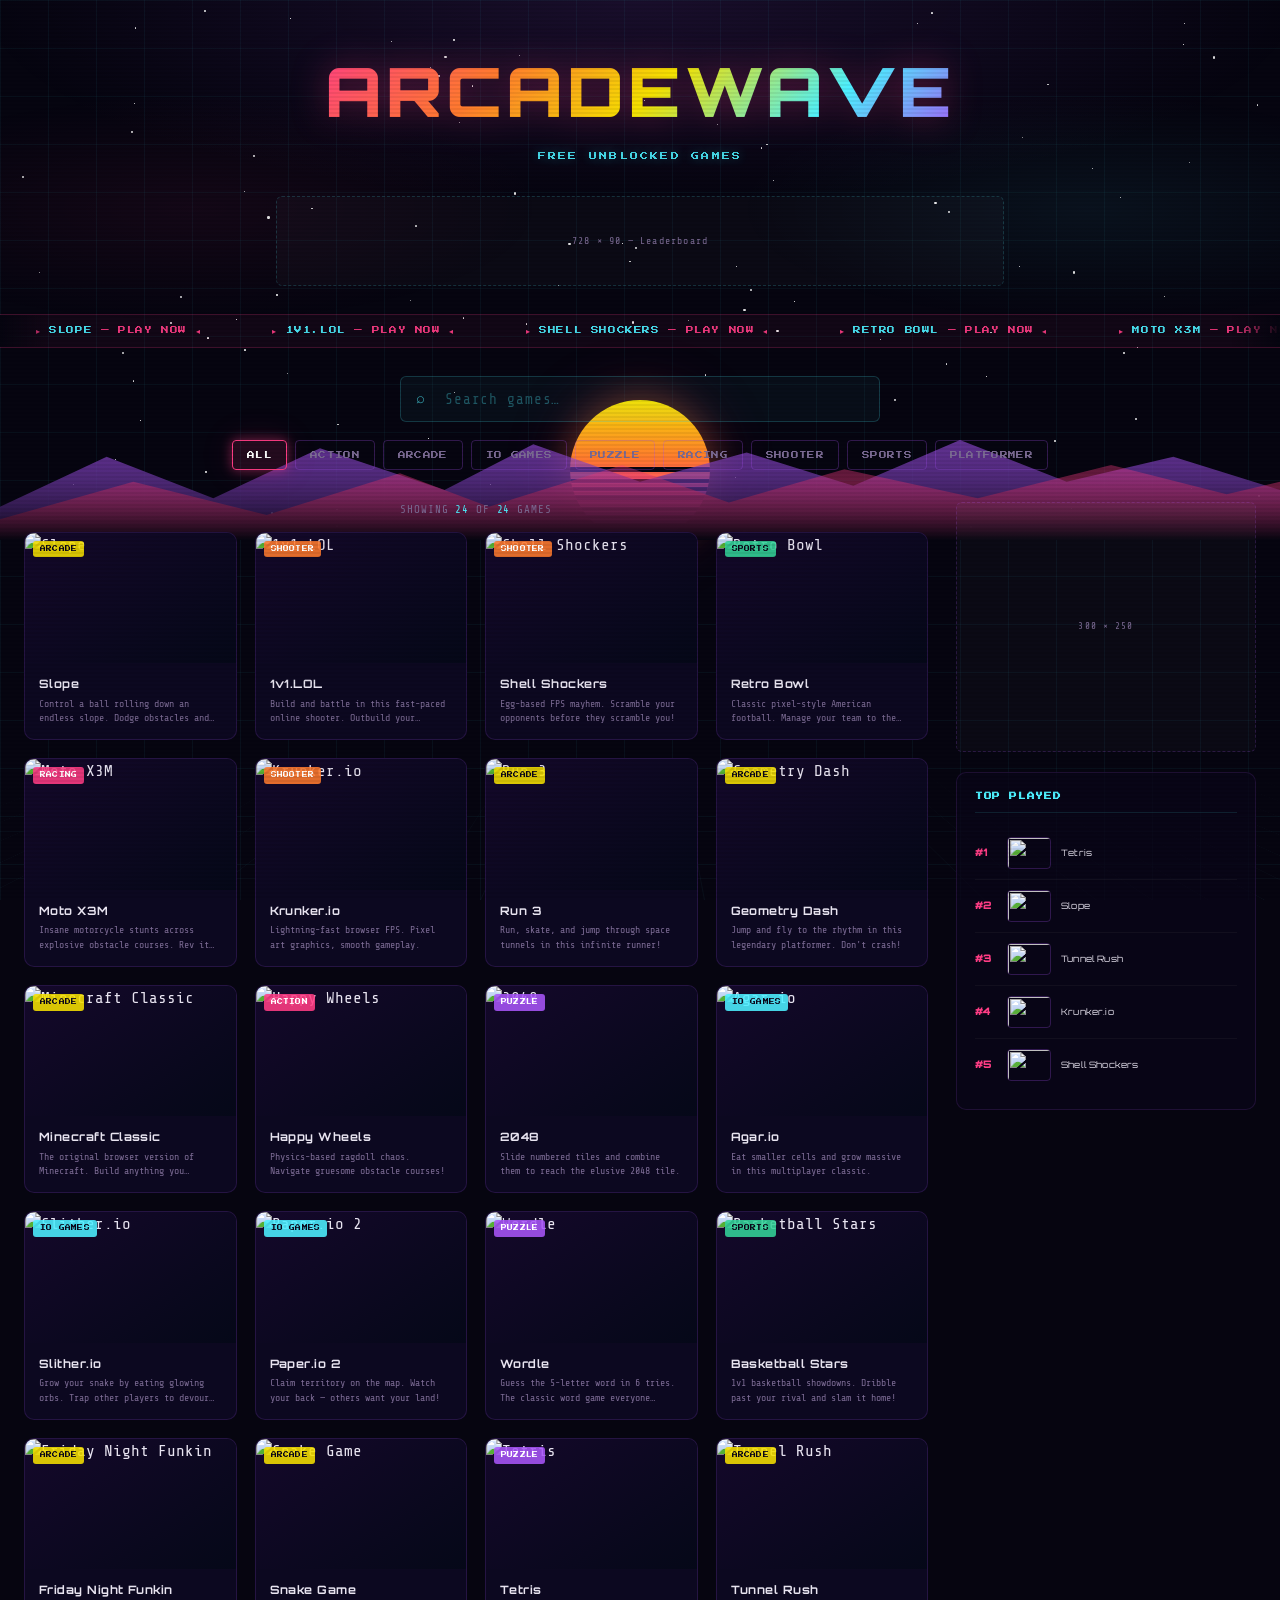
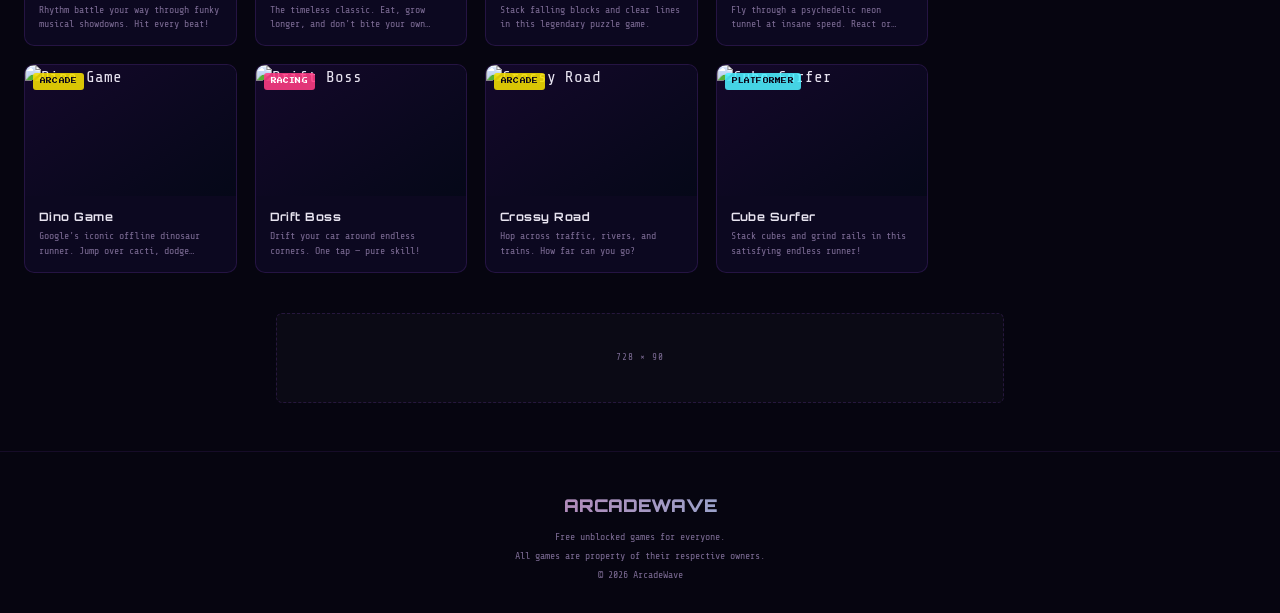
==== index.html @ 0a64f8aa "Initial ArcadeWave site: layout, styles, game grid and modal Made-with: Cursor" ====
<!DOCTYPE html>
<html lang="en">
<head>
  <meta charset="UTF-8">
  <meta name="viewport" content="width=device-width, initial-scale=1.0">
  <title>ARCADEWAVE — Free Unblocked Games</title>
  <meta name="description" content="ArcadeWave - Play hundreds of free unblocked games. Action, puzzle, IO games, sports and more. No downloads required.">
  <meta name="keywords" content="unblocked games, free games, arcade games, play at school, html5 games">
  <link rel="preconnect" href="https://fonts.googleapis.com">
  <link rel="preconnect" href="https://fonts.gstatic.com" crossorigin>
  <link href="https://fonts.googleapis.com/css2?family=Press+Start+2P&family=Orbitron:wght@400;700;900&family=Share+Tech+Mono&display=swap" rel="stylesheet">
  <link rel="stylesheet" href="css/style.css">
</head>
<body>
  <a href="#main-content" class="skip-link">Skip to games</a>

  <div class="sky-gradient" aria-hidden="true"></div>
  <div class="grid-bg" aria-hidden="true"></div>
  <div class="stars" id="stars" aria-hidden="true"></div>
  <div class="retro-sun" aria-hidden="true"></div>

  <div class="mountains" aria-hidden="true">
    <svg viewBox="0 0 1440 120" preserveAspectRatio="none" xmlns="http://www.w3.org/2000/svg">
      <defs>
        <linearGradient id="mg1" x1="0" y1="0" x2="0" y2="1">
          <stop offset="0%" stop-color="#a855f7" stop-opacity="0.55"/>
          <stop offset="100%" stop-color="#060510" stop-opacity="1"/>
        </linearGradient>
        <linearGradient id="mg2" x1="0" y1="0" x2="0" y2="1">
          <stop offset="0%" stop-color="#ff3d85" stop-opacity="0.35"/>
          <stop offset="100%" stop-color="#060510" stop-opacity="1"/>
        </linearGradient>
      </defs>
      <polygon points="0,120 0,80 120,20 240,70 360,10 500,60 600,5 720,50 840,15 960,55 1080,0 1200,50 1320,20 1440,60 1440,120" fill="url(#mg1)"/>
      <polygon points="0,120 0,95 150,50 300,90 450,40 550,80 700,30 820,75 950,35 1100,70 1250,30 1380,65 1440,50 1440,120" fill="url(#mg2)"/>
    </svg>
  </div>

  <div class="grid-floor" aria-hidden="true"></div>

  <div class="wrapper">
    <header>
      <div class="logo-wrap">
        <h1 class="logo">ARCADEWAVE</h1>
        <p class="logo-sub">FREE UNBLOCKED GAMES</p>
      </div>
    </header>

    <div class="ad-leaderboard" aria-label="Advertisement placeholder">728 × 90 — Leaderboard</div>

    <div class="ticker-wrap" aria-hidden="true">
      <div class="ticker" id="ticker"></div>
    </div>

    <div class="controls">
      <div class="search-wrap">
        <span class="search-icon" aria-hidden="true">⌕</span>
        <label for="search" class="visually-hidden">Search games</label>
        <input type="search" id="search" name="q" placeholder="Search games…" autocomplete="off" enterkeyhint="search">
      </div>
      <div class="cats" id="cats" role="toolbar" aria-label="Game categories"></div>
    </div>

    <main id="main-content" class="content-area">
      <div>
        <p class="game-count" id="gameCount" aria-live="polite"></p>
        <div class="games-grid" id="gamesGrid"></div>
      </div>

      <aside class="sidebar" aria-label="Sidebar">
        <div class="ad-sidebar" aria-label="Advertisement placeholder">300 × 250</div>
        <div class="sidebar-widget">
          <h2 class="widget-title">TOP PLAYED</h2>
          <div id="topGames"></div>
        </div>
      </aside>
    </main>

    <div class="ad-bottom" aria-label="Advertisement placeholder">728 × 90</div>

    <footer>
      <div class="footer-logo">ARCADEWAVE</div>
      <p class="footer-text">
        Free unblocked games for everyone.<br>
        All games are property of their respective owners.<br>
        © 2026 ArcadeWave
      </p>
    </footer>
  </div>

  <div class="modal-overlay" id="modal" role="dialog" aria-modal="true" aria-labelledby="modalTitle" aria-hidden="true">
    <div class="modal-header">
      <div class="modal-title" id="modalTitle">GAME NAME</div>
      <button type="button" class="modal-close" id="modalClose" aria-label="Close game player">Close</button>
    </div>
    <div class="modal-frame-wrap">
      <iframe id="gameFrame" title="Game" allowfullscreen allow="gamepad *"></iframe>
    </div>
  </div>

  <script src="js/main.js" defer></script>
</body>
</html>
---- css/style.css ----
:root {
  --bg-deep: #060510;
  --bg-mid: #0a0618;
  --bg-card: #0c0820;
  --neon-pink: #ff3d85;
  --neon-cyan: #4df0ff;
  --neon-purple: #a855f7;
  --neon-yellow: #f5e000;
  --neon-green: #34d399;
  --grid-color: rgba(77, 240, 255, 0.05);
  --text-main: #e8e4f0;
  --text-dim: #7c6b94;
  --glow-pink: 0 0 12px rgba(255, 61, 133, 0.45), 0 0 36px rgba(255, 61, 133, 0.12);
  --glow-cyan: 0 0 12px rgba(77, 240, 255, 0.4), 0 0 32px rgba(77, 240, 255, 0.1);
  --glow-purple: 0 0 16px rgba(168, 85, 247, 0.25);
  --radius-sm: 6px;
  --radius-md: 10px;
}

*,
*::before,
*::after {
  margin: 0;
  padding: 0;
  box-sizing: border-box;
}

html {
  scroll-behavior: smooth;
}

@media (prefers-reduced-motion: reduce) {
  html {
    scroll-behavior: auto;
  }

  *,
  *::before,
  *::after {
    animation-duration: 0.01ms !important;
    animation-iteration-count: 1 !important;
    transition-duration: 0.01ms !important;
  }
}

.skip-link {
  position: absolute;
  left: -9999px;
  top: 12px;
  z-index: 10001;
  padding: 10px 16px;
  background: var(--neon-cyan);
  color: var(--bg-deep);
  font-family: inherit;
  font-size: 0.75rem;
  text-decoration: none;
  border-radius: var(--radius-sm);
}

.skip-link:focus {
  left: 12px;
  outline: 2px solid var(--neon-pink);
  outline-offset: 2px;
}

.visually-hidden {
  position: absolute;
  width: 1px;
  height: 1px;
  padding: 0;
  margin: -1px;
  overflow: hidden;
  clip: rect(0, 0, 0, 0);
  white-space: nowrap;
  border: 0;
}

body {
  background-color: var(--bg-deep);
  color: var(--text-main);
  font-family: "Share Tech Mono", ui-monospace, monospace;
  overflow-x: hidden;
  line-height: 1.5;
}

body::before {
  content: "";
  position: fixed;
  inset: 0;
  background: repeating-linear-gradient(
    0deg,
    transparent,
    transparent 2px,
    rgba(0, 0, 0, 0.06) 2px,
    rgba(0, 0, 0, 0.06) 4px
  );
  pointer-events: none;
  z-index: 9999;
}

.grid-bg {
  position: fixed;
  inset: 0;
  background-image:
    linear-gradient(var(--grid-color) 1px, transparent 1px),
    linear-gradient(90deg, var(--grid-color) 1px, transparent 1px);
  background-size: 48px 48px;
  pointer-events: none;
  z-index: 0;
}

.grid-floor {
  position: fixed;
  bottom: 0;
  left: -50%;
  right: -50%;
  height: 42vh;
  background-image:
    linear-gradient(rgba(77, 240, 255, 0.08) 1px, transparent 1px),
    linear-gradient(90deg, rgba(77, 240, 255, 0.05) 1px, transparent 1px);
  background-size: 56px 56px;
  transform: perspective(500px) rotateX(56deg);
  transform-origin: bottom center;
  pointer-events: none;
  z-index: 0;
  mask-image: linear-gradient(to top, rgba(0, 0, 0, 0.85) 0%, transparent 100%);
}

.stars {
  position: fixed;
  inset: 0;
  pointer-events: none;
  z-index: 0;
}

.star {
  position: absolute;
  border-radius: 50%;
  background: rgba(255, 255, 255, 0.9);
  animation: twinkle var(--dur, 3s) ease-in-out infinite alternate;
  animation-delay: var(--delay, 0s);
}

@keyframes twinkle {
  0% {
    opacity: 0.15;
    transform: scale(0.85);
  }
  100% {
    opacity: 0.85;
    transform: scale(1.1);
  }
}

.sky-gradient {
  position: fixed;
  top: 0;
  left: 0;
  right: 0;
  height: 58vh;
  background:
    radial-gradient(ellipse 80% 60% at 50% 0%, rgba(168, 85, 247, 0.12) 0%, transparent 65%),
    radial-gradient(ellipse 50% 40% at 15% 40%, rgba(255, 61, 133, 0.06) 0%, transparent 55%),
    radial-gradient(ellipse 50% 40% at 85% 40%, rgba(77, 240, 255, 0.06) 0%, transparent 55%);
  pointer-events: none;
  z-index: 0;
}

.retro-sun {
  position: fixed;
  bottom: 40vh;
  left: 50%;
  transform: translateX(-50%);
  width: 140px;
  height: 140px;
  border-radius: 50%;
  background: linear-gradient(to bottom, #f5e000 0%, #ff7a2e 42%, #ff3d85 72%, #a855f7 100%);
  box-shadow:
    0 0 36px rgba(255, 122, 46, 0.35),
    0 0 72px rgba(255, 61, 133, 0.2);
  overflow: hidden;
  z-index: 1;
  pointer-events: none;
}

.retro-sun::after {
  content: "";
  position: absolute;
  bottom: 0;
  left: 0;
  right: 0;
  height: 52%;
  background: repeating-linear-gradient(
    var(--bg-deep) 0px,
    var(--bg-deep) 5px,
    transparent 5px,
    transparent 12px,
    var(--bg-deep) 12px,
    var(--bg-deep) 16px,
    transparent 16px,
    transparent 20px,
    var(--bg-deep) 20px,
    var(--bg-deep) 24px,
    transparent 24px,
    transparent 28px
  );
}

.mountains {
  position: fixed;
  bottom: 40vh;
  left: 0;
  right: 0;
  height: 100px;
  pointer-events: none;
  z-index: 1;
}

.mountains svg {
  width: 100%;
  height: 100%;
}

.wrapper {
  position: relative;
  z-index: 10;
  min-height: 100vh;
}

header {
  text-align: center;
  padding: 40px 24px 28px;
}

.logo-wrap {
  display: inline-block;
  margin-bottom: 6px;
}

.logo {
  font-family: Orbitron, sans-serif;
  font-weight: 900;
  font-size: clamp(2rem, 6vw, 4.25rem);
  letter-spacing: 0.06em;
  background: linear-gradient(
    135deg,
    #ff3d85 0%,
    #ff7a2e 28%,
    #f5e000 52%,
    #4df0ff 78%,
    #a855f7 100%
  );
  -webkit-background-clip: text;
  -webkit-text-fill-color: transparent;
  background-clip: text;
  filter: drop-shadow(0 0 18px rgba(255, 61, 133, 0.35));
  animation: logo-pulse 5s ease-in-out infinite alternate;
}

@keyframes logo-pulse {
  0% {
    filter: drop-shadow(0 0 14px rgba(255, 61, 133, 0.4));
  }
  100% {
    filter: drop-shadow(0 0 22px rgba(77, 240, 255, 0.35));
  }
}

.logo-sub {
  font-family: "Press Start 2P", monospace;
  font-size: 0.5rem;
  color: var(--neon-cyan);
  letter-spacing: 0.28em;
  text-shadow: var(--glow-cyan);
  margin-top: 8px;
  opacity: 0.9;
}

.ad-leaderboard {
  max-width: 728px;
  margin: 0 auto 28px;
  height: 90px;
  background: rgba(255, 255, 255, 0.025);
  border: 1px dashed rgba(77, 240, 255, 0.18);
  display: flex;
  align-items: center;
  justify-content: center;
  color: var(--text-dim);
  font-size: 0.62rem;
  letter-spacing: 0.12em;
  border-radius: var(--radius-sm);
}

.controls {
  max-width: 1200px;
  margin: 0 auto 32px;
  padding: 0 24px;
  display: flex;
  flex-direction: column;
  gap: 18px;
  align-items: center;
}

.search-wrap {
  position: relative;
  width: 100%;
  max-width: 480px;
}

.search-icon {
  position: absolute;
  left: 16px;
  top: 50%;
  transform: translateY(-50%);
  color: var(--neon-cyan);
  font-size: 0.95rem;
  pointer-events: none;
  opacity: 0.7;
}

#search {
  width: 100%;
  padding: 14px 18px 14px 44px;
  background: rgba(77, 240, 255, 0.04);
  border: 1px solid rgba(77, 240, 255, 0.2);
  border-radius: var(--radius-sm);
  color: var(--neon-cyan);
  font-family: inherit;
  font-size: 0.9rem;
  letter-spacing: 0.06em;
  outline: none;
  transition: border-color 0.2s, box-shadow 0.2s, background 0.2s;
}

#search::placeholder {
  color: rgba(77, 240, 255, 0.32);
}

#search:focus {
  border-color: rgba(77, 240, 255, 0.55);
  box-shadow: var(--glow-cyan), inset 0 0 24px rgba(77, 240, 255, 0.04);
  background: rgba(77, 240, 255, 0.07);
}

.cats {
  display: flex;
  flex-wrap: wrap;
  gap: 8px;
  justify-content: center;
}

.cat-btn {
  font-family: "Press Start 2P", monospace;
  font-size: 0.48rem;
  padding: 10px 14px;
  background: transparent;
  border: 1px solid rgba(168, 85, 247, 0.28);
  color: var(--text-dim);
  border-radius: 4px;
  cursor: pointer;
  letter-spacing: 0.04em;
  transition: border-color 0.2s, color 0.2s, box-shadow 0.2s, background 0.2s;
}

.cat-btn:hover,
.cat-btn.active {
  border-color: var(--neon-pink);
  color: var(--neon-pink);
  box-shadow: var(--glow-pink);
}

.cat-btn.active {
  color: #fff;
  background: rgba(255, 61, 133, 0.12);
}

main.content-area {
  max-width: 1280px;
  margin: 0 auto;
  padding: 0 24px;
  display: grid;
  grid-template-columns: 1fr min(300px, 100%);
  gap: 28px;
  align-items: start;
}

.games-grid {
  display: grid;
  grid-template-columns: repeat(auto-fill, minmax(200px, 1fr));
  gap: 18px;
}

.game-card {
  background: var(--bg-card);
  border: 1px solid rgba(168, 85, 247, 0.16);
  border-radius: var(--radius-md);
  overflow: hidden;
  cursor: pointer;
  transition: transform 0.25s ease, border-color 0.25s, box-shadow 0.25s;
  position: relative;
}

.game-card:hover {
  transform: translateY(-4px);
  border-color: rgba(255, 61, 133, 0.45);
  box-shadow: var(--glow-pink), 0 16px 32px rgba(0, 0, 0, 0.45);
}

.game-card:focus-visible {
  outline: 2px solid var(--neon-cyan);
  outline-offset: 3px;
}

.card-thumb {
  position: relative;
  width: 100%;
  padding-bottom: 62%;
  overflow: hidden;
  background: linear-gradient(145deg, #14082a, #050818);
}

.card-thumb img {
  position: absolute;
  inset: 0;
  width: 100%;
  height: 100%;
  object-fit: cover;
  transition: transform 0.35s ease;
  filter: saturate(1.05);
}

.game-card:hover .card-thumb img {
  transform: scale(1.05);
}

.play-overlay {
  position: absolute;
  inset: 0;
  background: rgba(6, 5, 16, 0.72);
  display: flex;
  align-items: center;
  justify-content: center;
  opacity: 0;
  transition: opacity 0.25s;
  z-index: 2;
}

.game-card:hover .play-overlay {
  opacity: 1;
}

.play-btn-circle {
  width: 48px;
  height: 48px;
  border-radius: 50%;
  background: var(--neon-pink);
  display: flex;
  align-items: center;
  justify-content: center;
  box-shadow: var(--glow-pink);
}

.play-btn-circle svg {
  margin-left: 3px;
}

.cat-badge {
  position: absolute;
  top: 8px;
  left: 8px;
  font-family: "Press Start 2P", monospace;
  font-size: 0.36rem;
  padding: 4px 7px;
  border-radius: 3px;
  letter-spacing: 0.04em;
  z-index: 3;
  text-transform: uppercase;
}

.badge-action {
  background: rgba(255, 61, 133, 0.88);
  color: #fff;
}

.badge-io {
  background: rgba(77, 240, 255, 0.88);
  color: #0a0618;
}

.badge-puzzle {
  background: rgba(168, 85, 247, 0.88);
  color: #fff;
}

.badge-sports {
  background: rgba(52, 211, 153, 0.88);
  color: #0a0618;
}

.badge-arcade {
  background: rgba(245, 224, 0, 0.88);
  color: #0a0618;
}

.badge-shooter {
  background: rgba(255, 122, 46, 0.88);
  color: #fff;
}

.badge-racing {
  background: rgba(255, 61, 133, 0.88);
  color: #fff;
}

.badge-platformer {
  background: rgba(77, 240, 255, 0.88);
  color: #0a0618;
}

.card-info {
  padding: 12px 14px 14px;
}

.card-title {
  font-family: Orbitron, sans-serif;
  font-weight: 700;
  font-size: 0.72rem;
  letter-spacing: 0.04em;
  color: var(--text-main);
  margin-bottom: 4px;
  white-space: nowrap;
  overflow: hidden;
  text-overflow: ellipsis;
}

.card-desc {
  font-size: 0.62rem;
  color: var(--text-dim);
  line-height: 1.45;
  display: -webkit-box;
  -webkit-line-clamp: 2;
  -webkit-box-orient: vertical;
  overflow: hidden;
}

.sidebar {
  display: flex;
  flex-direction: column;
  gap: 20px;
  position: sticky;
  top: 20px;
}

.ad-sidebar {
  width: 100%;
  max-width: 300px;
  height: 250px;
  margin: 0 auto;
  background: rgba(255, 255, 255, 0.025);
  border: 1px dashed rgba(168, 85, 247, 0.2);
  display: flex;
  align-items: center;
  justify-content: center;
  color: var(--text-dim);
  font-size: 0.58rem;
  letter-spacing: 0.12em;
  border-radius: var(--radius-sm);
  flex-shrink: 0;
}

.sidebar-widget {
  background: rgba(10, 6, 24, 0.75);
  border: 1px solid rgba(168, 85, 247, 0.14);
  border-radius: var(--radius-md);
  padding: 18px;
}

.widget-title {
  font-family: "Press Start 2P", monospace;
  font-size: 0.48rem;
  color: var(--neon-cyan);
  letter-spacing: 0.08em;
  margin-bottom: 14px;
  padding-bottom: 10px;
  border-bottom: 1px solid rgba(77, 240, 255, 0.12);
}

.top-game-item {
  display: flex;
  align-items: center;
  gap: 10px;
  padding: 10px 0;
  border-bottom: 1px solid rgba(255, 255, 255, 0.04);
  cursor: pointer;
  transition: padding-left 0.2s;
}

.top-game-item:last-child {
  border-bottom: none;
}

.top-game-item:hover {
  padding-left: 6px;
}

.top-game-item:focus-visible {
  outline: 2px solid var(--neon-cyan);
  outline-offset: 2px;
  border-radius: 4px;
}

.top-rank {
  font-family: Orbitron, sans-serif;
  font-size: 0.65rem;
  font-weight: 900;
  color: var(--neon-pink);
  width: 22px;
  flex-shrink: 0;
}

.top-game-thumb {
  width: 44px;
  height: 32px;
  border-radius: 4px;
  object-fit: cover;
  flex-shrink: 0;
  border: 1px solid rgba(168, 85, 247, 0.25);
}

.top-game-name {
  font-family: Orbitron, sans-serif;
  font-size: 0.55rem;
  color: var(--text-main);
  letter-spacing: 0.02em;
}

.ticker-wrap {
  background: rgba(255, 61, 133, 0.05);
  border-top: 1px solid rgba(255, 61, 133, 0.18);
  border-bottom: 1px solid rgba(255, 61, 133, 0.18);
  padding: 10px 0;
  overflow: hidden;
  margin-bottom: 28px;
  position: relative;
}

.ticker-wrap::before,
.ticker-wrap::after {
  content: "";
  position: absolute;
  top: 0;
  bottom: 0;
  width: 48px;
  z-index: 2;
  pointer-events: none;
}

.ticker-wrap::before {
  left: 0;
  background: linear-gradient(to right, var(--bg-deep), transparent);
}

.ticker-wrap::after {
  right: 0;
  background: linear-gradient(to left, var(--bg-deep), transparent);
}

.ticker {
  display: flex;
  white-space: nowrap;
  animation: ticker-scroll 45s linear infinite;
  width: max-content;
}

.ticker-item {
  font-family: "Press Start 2P", monospace;
  font-size: 0.48rem;
  color: var(--neon-pink);
  padding: 0 36px;
  letter-spacing: 0.08em;
  opacity: 0.92;
}

.ticker-item span {
  color: var(--neon-cyan);
}

@keyframes ticker-scroll {
  0% {
    transform: translateX(0);
  }
  100% {
    transform: translateX(-50%);
  }
}

.no-results {
  grid-column: 1 / -1;
  text-align: center;
  padding: 48px 20px;
  font-family: "Press Start 2P", monospace;
  font-size: 0.62rem;
  color: var(--text-dim);
  letter-spacing: 0.08em;
  line-height: 1.9;
}

.ad-bottom {
  max-width: 728px;
  margin: 40px auto 0;
  padding: 0 24px;
  height: 90px;
  background: rgba(255, 255, 255, 0.025);
  border: 1px dashed rgba(168, 85, 247, 0.18);
  display: flex;
  align-items: center;
  justify-content: center;
  color: var(--text-dim);
  font-size: 0.58rem;
  letter-spacing: 0.12em;
  border-radius: var(--radius-sm);
}

footer {
  text-align: center;
  padding: 40px 24px 28px;
  margin-top: 48px;
  border-top: 1px solid rgba(168, 85, 247, 0.1);
}

.footer-logo {
  font-family: Orbitron, sans-serif;
  font-weight: 900;
  font-size: 1.1rem;
  background: linear-gradient(90deg, var(--neon-pink), var(--neon-cyan));
  -webkit-background-clip: text;
  -webkit-text-fill-color: transparent;
  background-clip: text;
  margin-bottom: 10px;
}

.footer-text {
  font-size: 0.62rem;
  color: var(--text-dim);
  line-height: 1.9;
}

.modal-overlay {
  position: fixed;
  inset: 0;
  background: rgba(6, 5, 16, 0.94);
  z-index: 1000;
  display: flex;
  flex-direction: column;
  align-items: center;
  justify-content: flex-start;
  padding: 20px;
  opacity: 0;
  pointer-events: none;
  transition: opacity 0.25s;
}

.modal-overlay.open {
  opacity: 1;
  pointer-events: all;
}

.modal-header {
  width: 100%;
  max-width: 1080px;
  display: flex;
  align-items: center;
  justify-content: space-between;
  margin-bottom: 14px;
  flex-shrink: 0;
  gap: 12px;
}

.modal-title {
  font-family: Orbitron, sans-serif;
  font-weight: 700;
  font-size: 0.95rem;
  color: var(--neon-cyan);
  letter-spacing: 0.06em;
  text-overflow: ellipsis;
  overflow: hidden;
  white-space: nowrap;
}

.modal-close {
  font-family: "Press Start 2P", monospace;
  font-size: 0.55rem;
  padding: 10px 16px;
  background: rgba(255, 61, 133, 0.12);
  border: 1px solid var(--neon-pink);
  color: var(--neon-pink);
  cursor: pointer;
  border-radius: 4px;
  letter-spacing: 0.08em;
  transition: background 0.2s, box-shadow 0.2s;
  flex-shrink: 0;
}

.modal-close:hover {
  background: rgba(255, 61, 133, 0.22);
  box-shadow: var(--glow-pink);
}

.modal-frame-wrap {
  width: 100%;
  max-width: 1080px;
  flex: 1;
  border: 1px solid rgba(168, 85, 247, 0.35);
  border-radius: var(--radius-md);
  overflow: hidden;
  box-shadow: var(--glow-purple), 0 24px 64px rgba(0, 0, 0, 0.5);
  background: #000;
  min-height: 0;
}

.modal-frame-wrap iframe {
  width: 100%;
  height: 100%;
  border: none;
  min-height: min(70vh, 560px);
}

.game-count {
  font-family: inherit;
  font-size: 0.68rem;
  color: var(--text-dim);
  text-align: center;
  margin-bottom: 14px;
  letter-spacing: 0.08em;
}

.game-count span {
  color: var(--neon-cyan);
}

@media (max-width: 900px) {
  main.content-area {
    grid-template-columns: 1fr;
  }

  .sidebar {
    position: static;
    flex-direction: row;
    flex-wrap: wrap;
    justify-content: center;
  }

  .ad-sidebar {
    max-width: none;
    width: 100%;
  }

  .sidebar-widget {
    flex: 1 1 280px;
    max-width: 400px;
  }
}

@media (max-width: 600px) {
  .logo {
    font-size: 1.85rem;
  }

  .games-grid {
    grid-template-columns: repeat(2, 1fr);
    gap: 12px;
  }

  .modal-overlay {
    padding: 12px;
  }

  .modal-frame-wrap iframe {
    min-height: 50vh;
  }
}
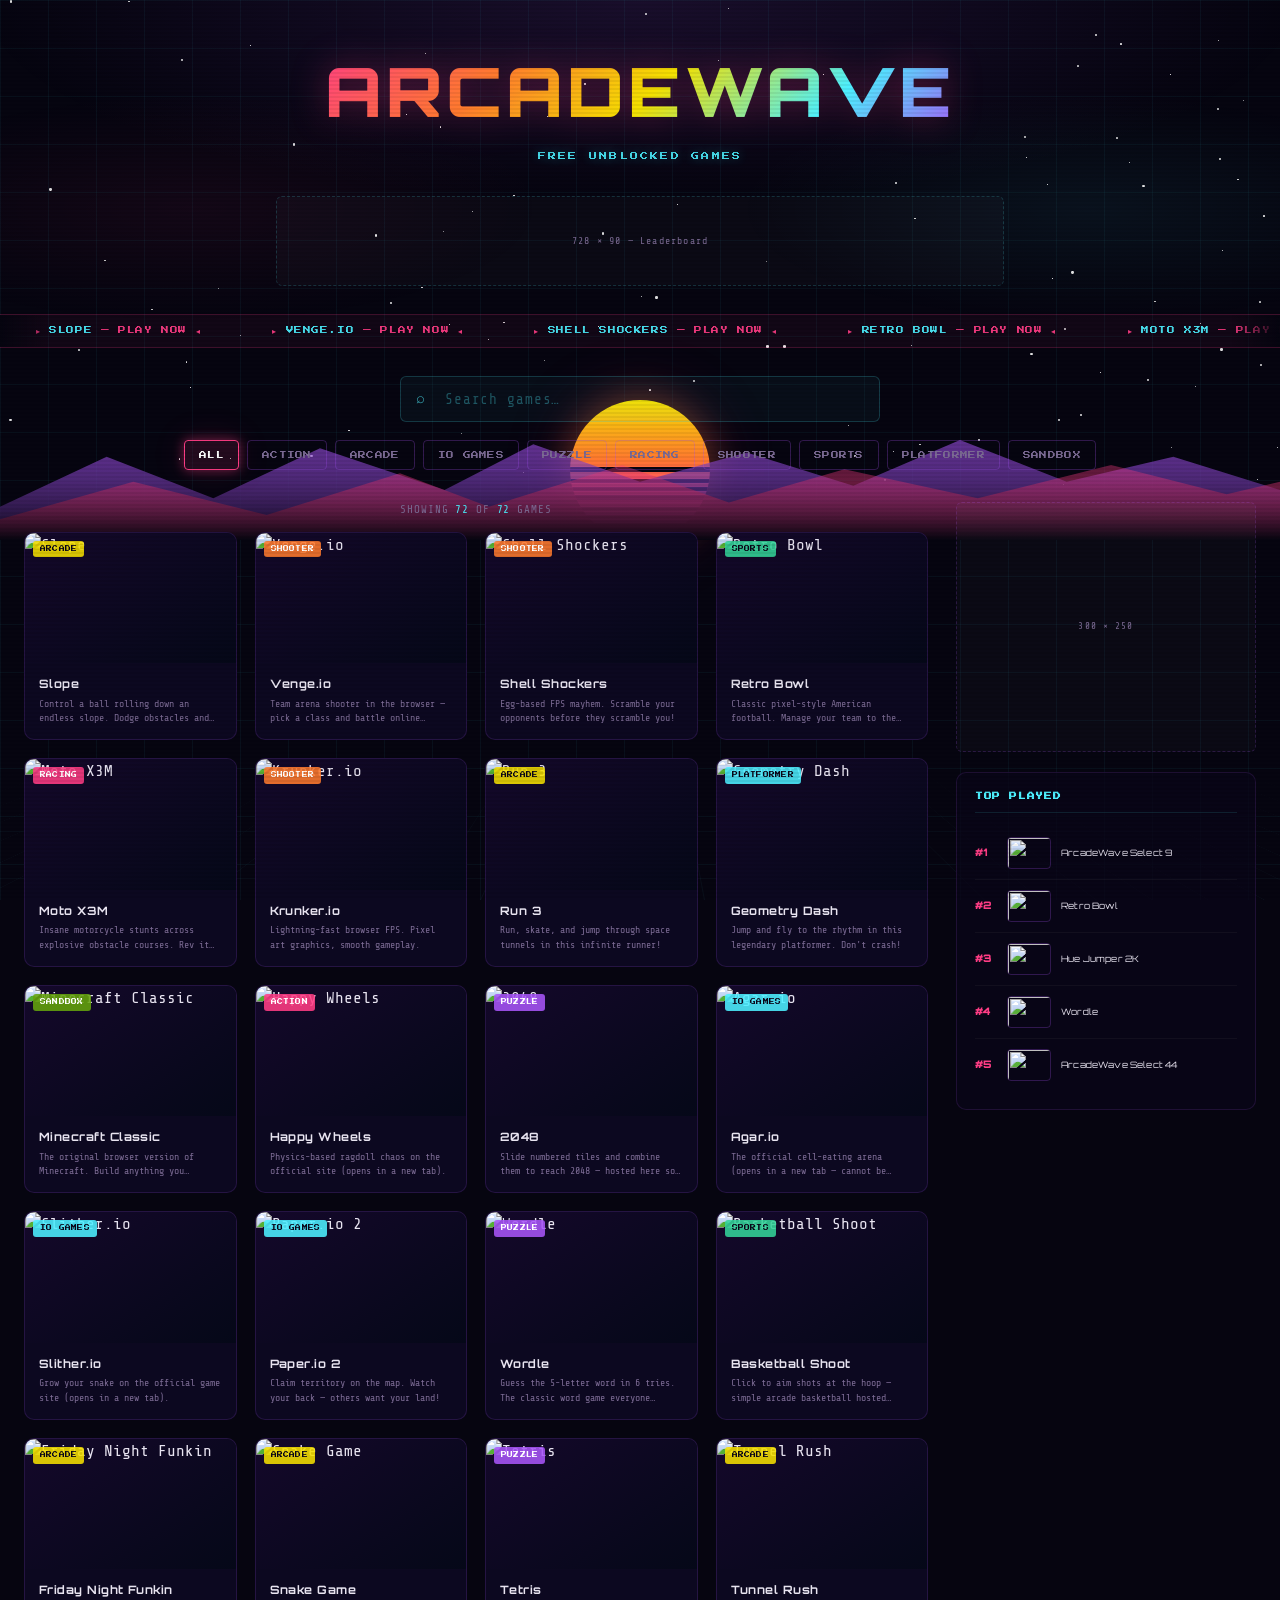
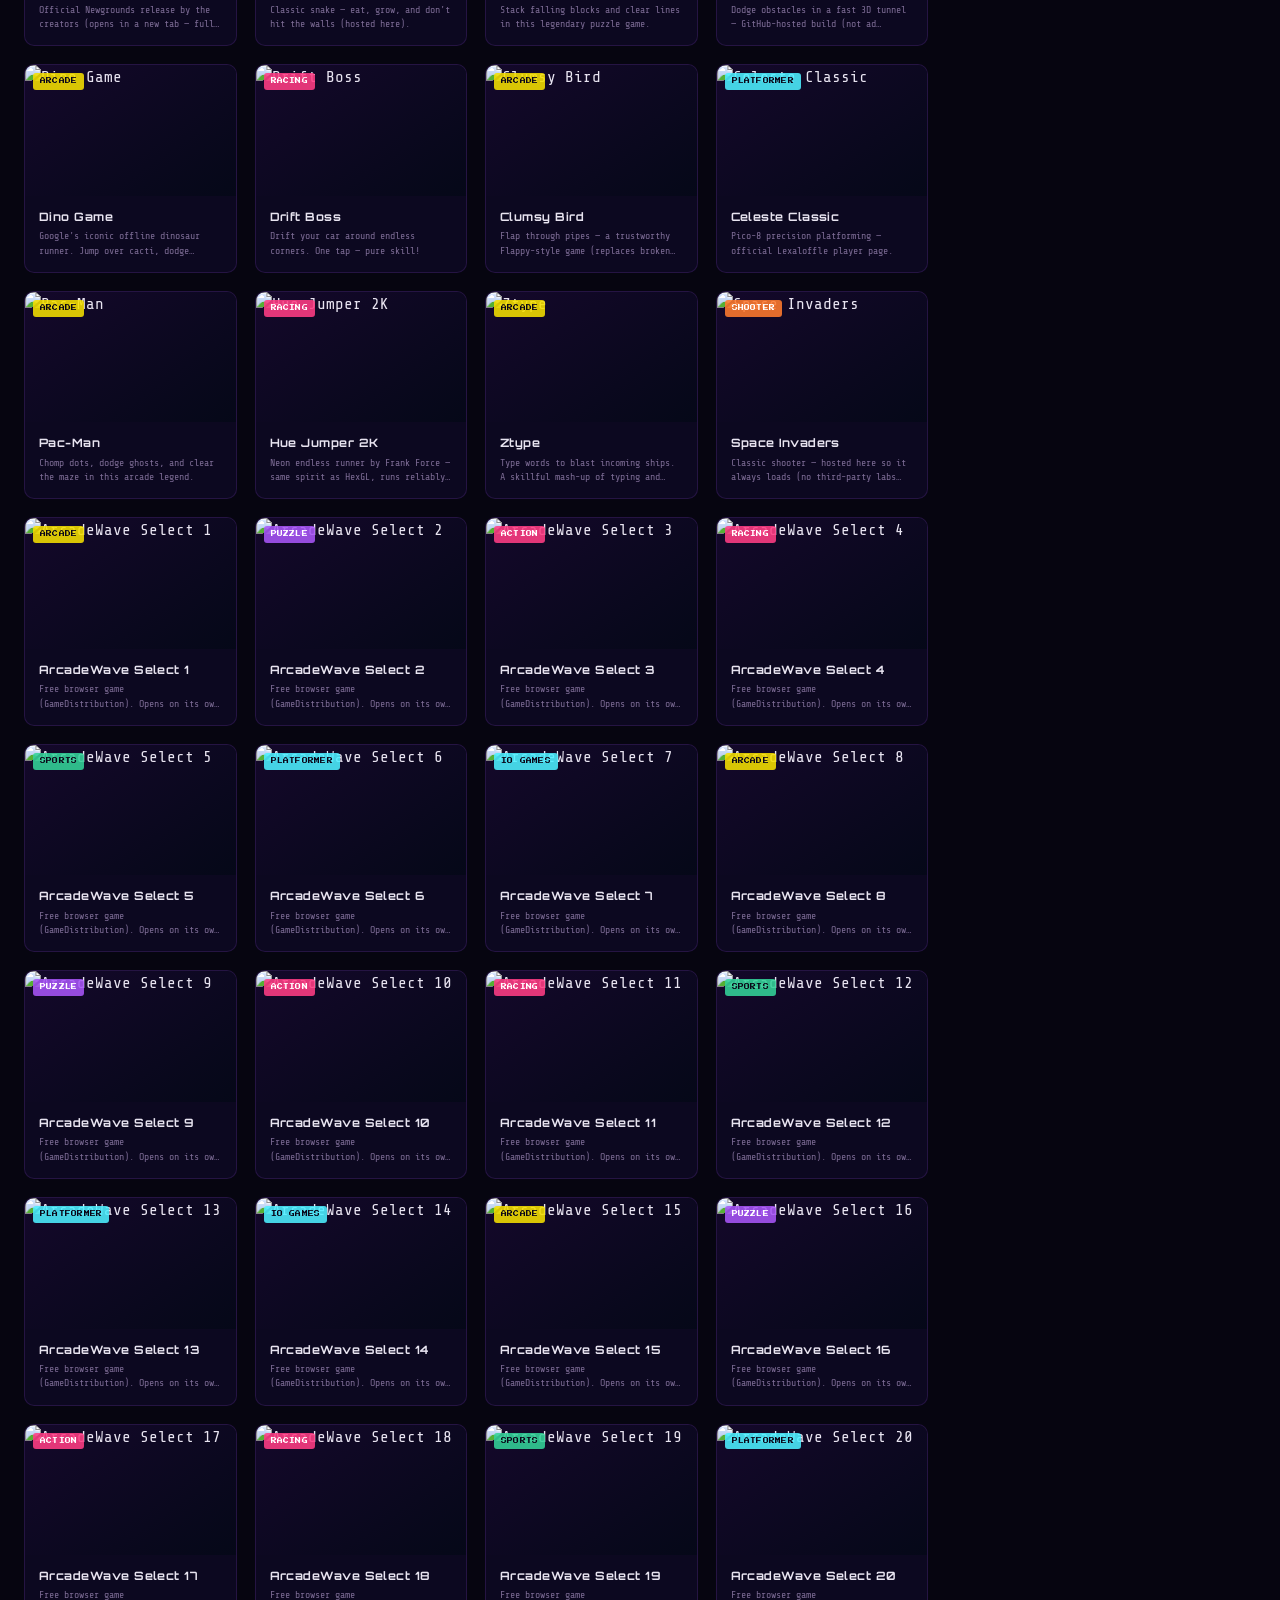
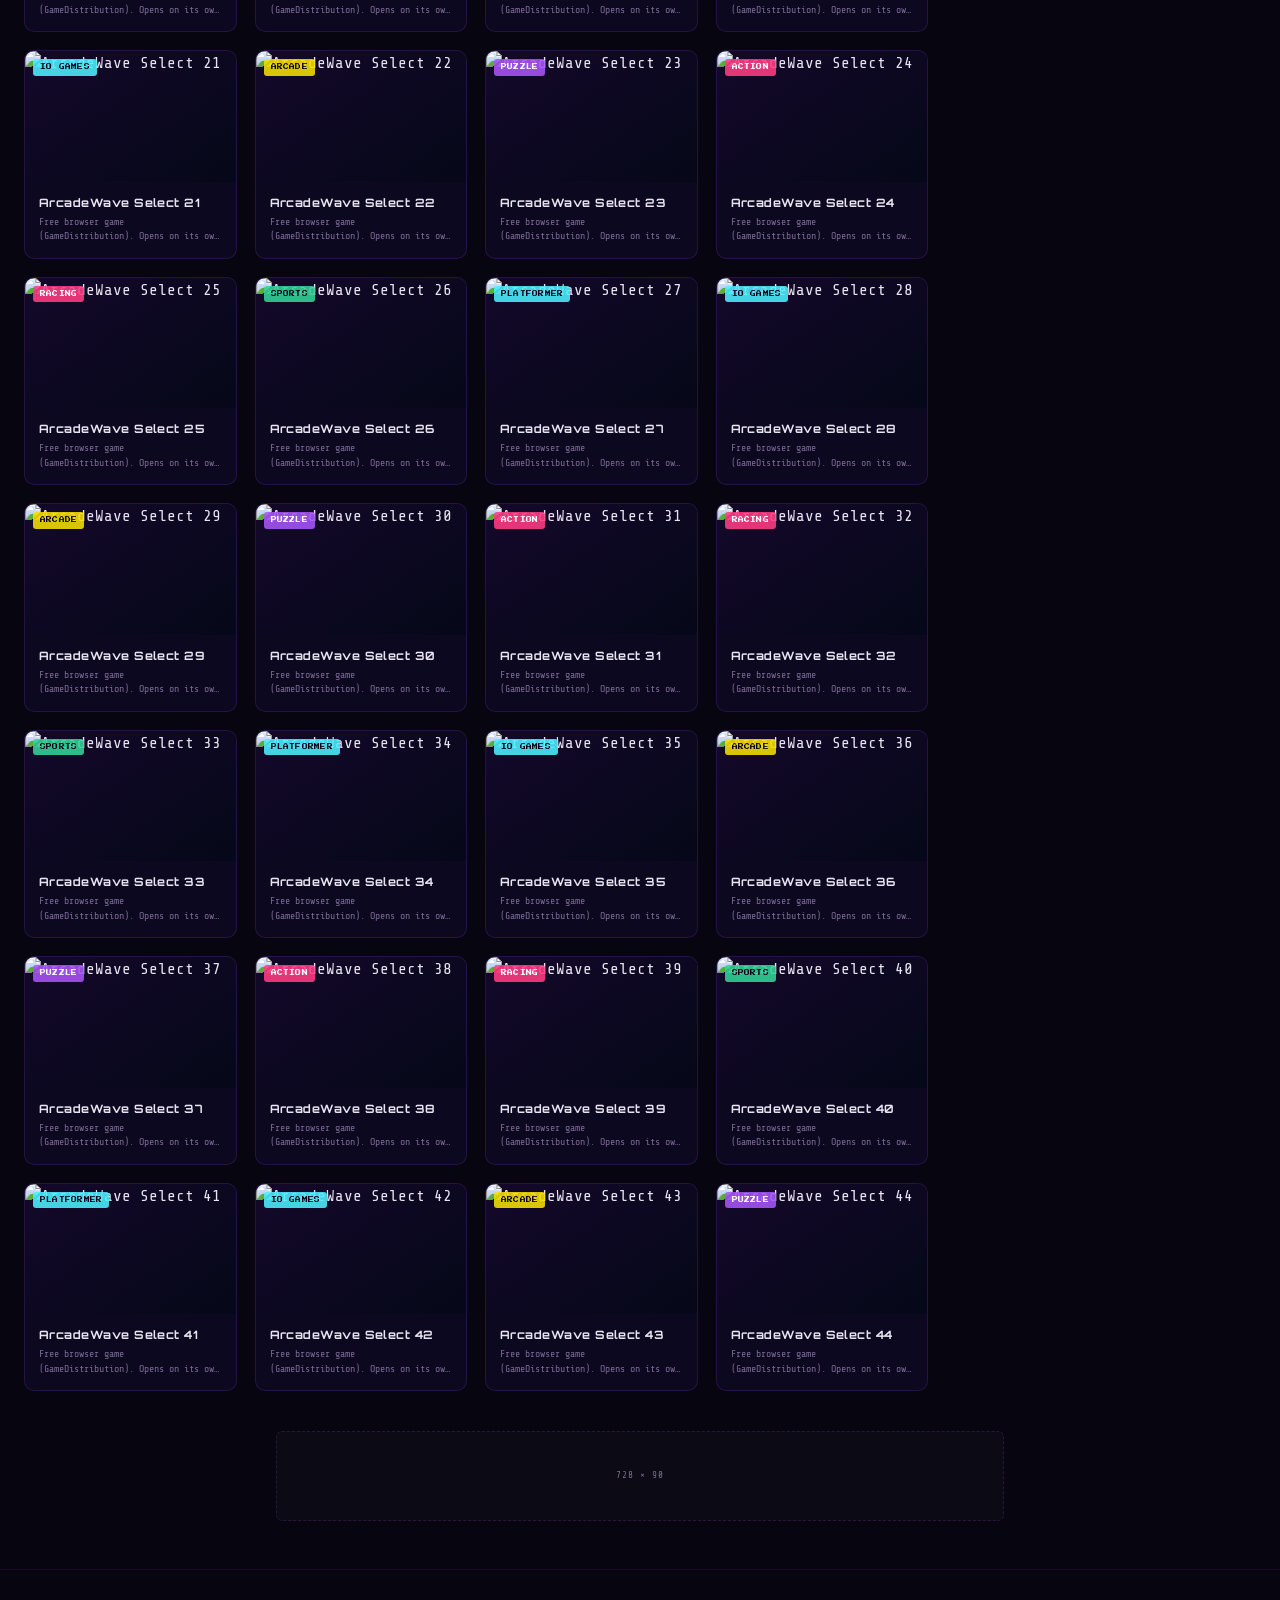
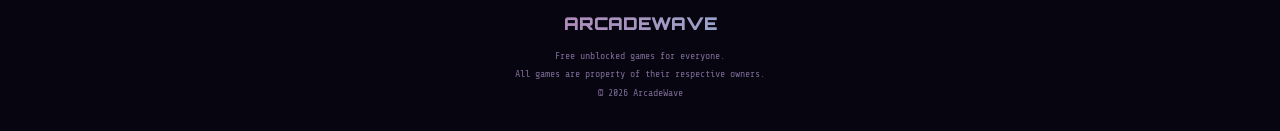
==== commit 3316a76a: "Add GameDistribution catalog with gd_sdk_referrer_url, gd player page, and AdSense script in head Ma" ====
--- a/index.html
+++ b/index.html
@@ -10,6 +10,8 @@
   <link rel="preconnect" href="https://fonts.gstatic.com" crossorigin>
   <link href="https://fonts.googleapis.com/css2?family=Press+Start+2P&family=Orbitron:wght@400;700;900&family=Share+Tech+Mono&display=swap" rel="stylesheet">
   <link rel="stylesheet" href="css/style.css">
+  <script async src="https://pagead2.googlesyndication.com/pagead/js/adsbygoogle.js?client=ca-pub-1300680676901926"
+     crossorigin="anonymous"></script>
 </head>
 <body>
   <a href="#main-content" class="skip-link">Skip to games</a>
--- a/css/style.css
+++ b/css/style.css
@@ -517,6 +517,11 @@
   color: #0a0618;
 }
 
+.badge-sandbox {
+  background: rgba(101, 163, 13, 0.88);
+  color: #fff;
+}
+
 .card-info {
   padding: 12px 14px 14px;
 }
